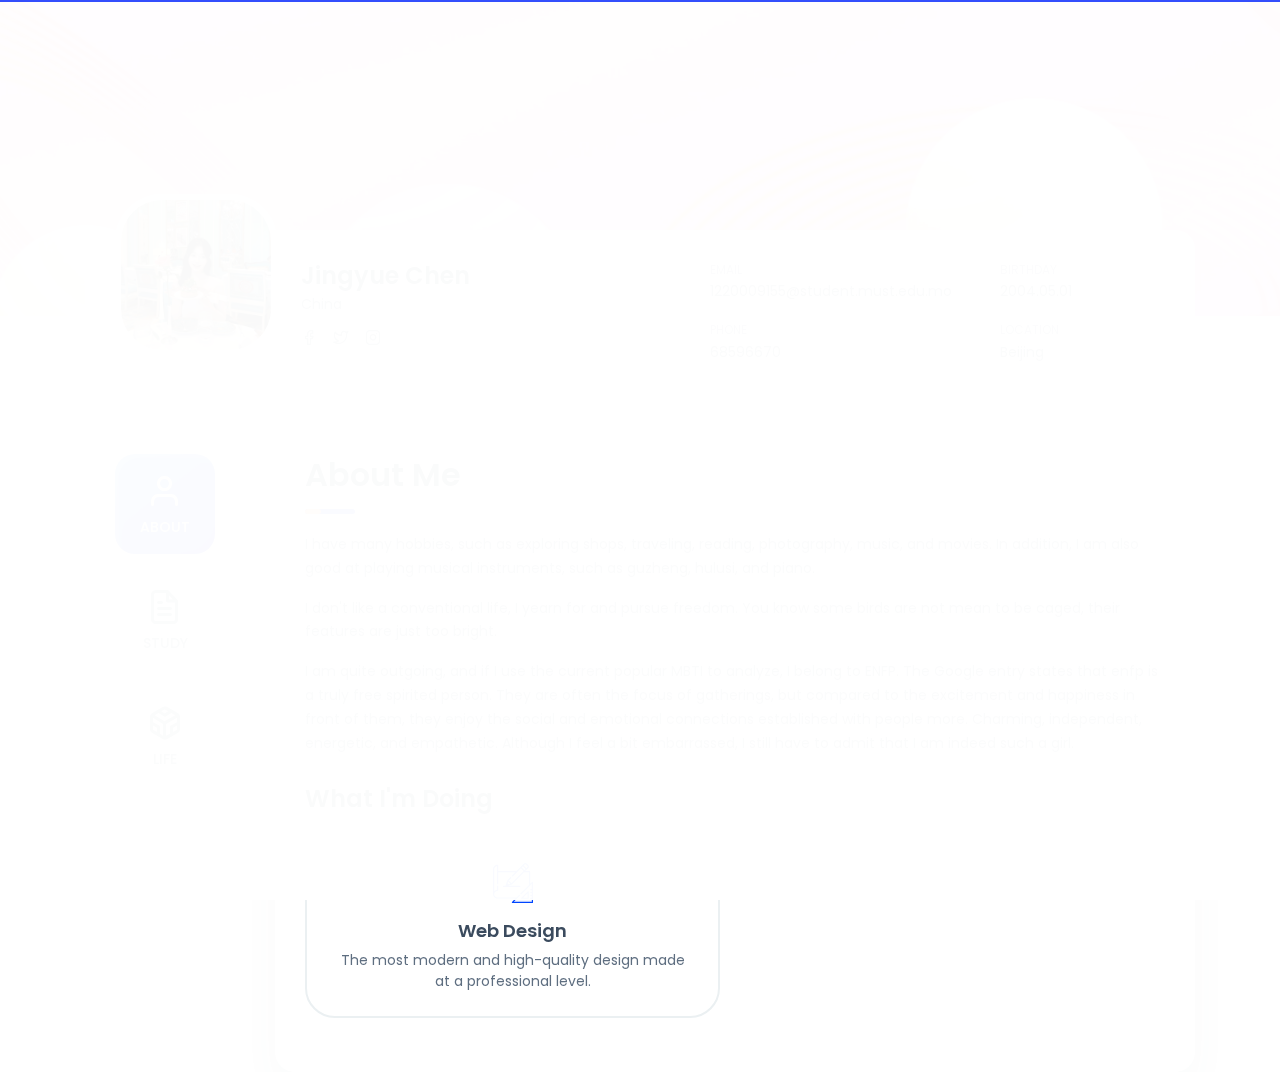
==== about.html @ 5c9cd275 "zxx" ====
﻿<!DOCTYPE html>
<html lang="en">

<head>
    <meta charset="utf-8" />
    <title>vCard - About</title>

	<!-- Meta Data -->
	<meta http-equiv="X-UA-Compatible" content="IE=edge">
	<meta name="viewport" content="width=device-width, initial-scale=1, shrink-to-fit=no">
	<meta name="format-detection" content="telephone=no"/>
    <meta name="format-detection" content="address=no"/>
    <meta name="author" content="ArtTemplate" />
    <meta name="description" content="vCard" />

    <!-- Twitter data -->
    <meta name="twitter:card" content="summary_large_image">
    <meta name="twitter:site" content="@ArtTemplates">
    <meta name="twitter:title" content="vCard">
    <meta name="twitter:description" content="vCard">
    <meta name="twitter:image" content="assets/images/social.jpg">

    <!-- Open Graph data -->
    <meta property="og:title" content="ArtTemplate" />
    <meta property="og:type" content="website" />
    <meta property="og:url" content="your url website" />
    <meta property="og:image" content="assets/images/social.jpg" />
    <meta property="og:description" content="vCard" />
    <meta property="og:site_name" content="vCard" />

	<!-- Favicons -->
	<link rel="apple-touch-icon" sizes="144x144" href="assets/images/favicons/apple-touch-icon-144x144.png">
	<link rel="apple-touch-icon" sizes="114x114" href="assets/images/favicons/apple-touch-icon-114x114.png">
	<link rel="apple-touch-icon" sizes="72x72" href="assets/images/favicons/apple-touch-icon-72x72.png">
	<link rel="apple-touch-icon" sizes="57x57" href="assets/images/favicons/apple-touch-icon-57x57.png">
	<link rel="shortcut icon" href="assets/images/favicons/favicon.png" type="image/png">

    <!-- Styles -->
	<link rel="stylesheet" type="text/css" href="assets/styles/style.css"/>
    
    <link rel="stylesheet" type="text/css" href="assets/demo/style-demo.css"/>
	
</head>
<body>
    <!-- Preloader -->
    <div class="preloader">
	    <div class="preloader__wrap">
		    <div class="circle-pulse">
                <div class="circle-pulse__1"></div>
                <div class="circle-pulse__2"></div>
            </div>
		    <div class="preloader__progress"><span></span></div>
		</div>
	</div>

    <main class="main">
	    <!-- Header Image -->
		<div class="header-image">
		    <div class="js-parallax" style="background-image: url(assets/img/pic/banner.jpg);"></div>
		</div>
		
	    <div class="container gutter-top">
		    <!-- Header -->
		    <header class="header box">
			    <div class="header__left">
				    <div class="header__photo">
					    <img class="header__photo-img" src="assets/img/pic/8.jpg" alt="Jingyue Chen">
					</div>
					<div class="header__base-info">
					    <h4 class="title titl--h4">Jingyue Chen</h4>
						<div class="status">China</div>
						<ul class="header__social">
						    <li><a href="https://www.facebook.com"><i class="font-icon icon-facebook1"></i></a></li>
						    <li><a href="https://www.twitter.com"><i class="font-icon icon-twitter1"></i></a></li>
							<li><a href="https://www.instagram.com"><i class="font-icon icon-instagram1"></i></a></li>
						</ul>
					</div>
				</div>
				<div class="header__right">
				    <ul class="header__contact">
					    <li><span class="overhead">Email</span>1220009155@student.must.edu.mo </li>
						<li><span class="overhead">Phone</span>68596670</li>
					</ul>
					<ul class="header__contact">
					    <li><span class="overhead">Birthday</span>2004.05.01</li>
						<li><span class="overhead">Location</span>Beijing </li>
					</ul>
				</div>
			</header>
			
		    <div class="row sticky-parent">
			    <!-- Sidebar nav -->
                <aside class="col-12 col-md-12 col-lg-2">
				    <div class="sidebar box sticky-column">
	                    <ul class="nav">
                            <li class="nav__item"><a class="active" href="index.html"><i class="icon-user"></i>About</a></li>
							<li class="nav__item"><a href="resume.html"><i class="icon-file-text"></i>Study</a></li>
                            <li class="nav__item"><a href="blog.html"><i class="icon-codesandbox"></i>Life</a></li>
                            
                            
                        </ul>
					</div>
		        </aside>
		        
				<!-- Content -->
		        <div class="col-12 col-md-12 col-lg-10">
				    <div class="box box-content">
					    <!-- About -->
						<div class="pb-0 pb-sm-2">
		                    <h1 class="title title--h1 first-title title__separate">About Me</h1>
						    <p>I have many hobbies, such as exploring shops, traveling, reading, photography, music, and movies. In addition, I am also good at playing musical instruments, such as guzheng, hulusi, and piano.</p>
                            <p>I don't like a conventional life, I yearn for and pursue freedom. You know some birds are not mean to be caged, their features are just too bright.</p>
<p>I am quite outgoing, and if I use the current popular MBTI to analyze, I belong to ENFP. The Google entry states that enfp is a truly free spirited person. They are often the focus of gatherings, but compared to the excitement and happiness in front of them, they enjoy the social and emotional connections established with people more. Charming, independent, energetic, and empathetic. Although I feel a bit embarrassed, I still have to admit that I am indeed such a girl.</p>
					    </div>
						
						<!-- What -->
						<div class="mt-1">
						    <h2 class="title title--h3">What I'm Doing</h2>
							<div class="row">
							    <!-- Case Item -->
							    <div class="col-12 col-lg-6">
							        <div class="case-item">
									    <img class="case-item__icon" src="assets/icons/icon-design.svg" alt="" />
										<div>
									        <h3 class="title title--h4">Web Design</h3>
										    <p class="case-item__caption">The most modern and high-quality design made at a professional level.</p>
										</div>	
									</div>
								</div>
								
				
							</div>	
						</div>
						
						<!-- Testimonials -->

						

					</div>
					
					<!-- Footer -->
					
		        </div>
			</div>
		</div>	
    </main>

    <!-- SVG masks -->
    <svg class="svg-defs">
        <clipPath id="avatar-box">
            <path d="M1.85379 38.4859C2.9221 18.6653 18.6653 2.92275 38.4858 1.85453 56.0986.905299 77.2792 0 94 0c16.721 0 37.901.905299 55.514 1.85453 19.821 1.06822 35.564 16.81077 36.632 36.63137C187.095 56.0922 188 77.267 188 94c0 16.733-.905 37.908-1.854 55.514-1.068 19.821-16.811 35.563-36.632 36.631C131.901 187.095 110.721 188 94 188c-16.7208 0-37.9014-.905-55.5142-1.855-19.8205-1.068-35.5637-16.81-36.63201-36.631C.904831 131.908 0 110.733 0 94c0-16.733.904831-37.9078 1.85379-55.5141z"/>
        </clipPath>
        <clipPath id="avatar-hexagon">
             <path d="M0 27.2891c0-4.6662 2.4889-8.976 6.52491-11.2986L31.308 1.72845c3.98-2.290382 8.8697-2.305446 12.8637-.03963l25.234 14.31558C73.4807 18.3162 76 22.6478 76 27.3426V56.684c0 4.6805-2.5041 9.0013-6.5597 11.3186L44.4317 82.2915c-3.9869 2.278-8.8765 2.278-12.8634 0L6.55974 68.0026C2.50414 65.6853 0 61.3645 0 56.684V27.2891z"/>
        </clipPath>		
    </svg>
	
    <div class="back-to-top"></div>
    
	 
	
	<!-- JavaScripts -->
	<script src="assets/js/jquery-3.4.1.min.js"></script>
	<script src="assets/js/plugins.min.js"></script>
    <script src="assets/js/common.js"></script>
	
	<script src="assets/demo/plugins-demo.js"></script>
</body>
</html>
---- assets/styles/style.css ----
/* ------------------------------------------------
 Author: ArtStyles (Art)
 更多模板：http://www.bootstrapmb.com/
 Template Name: vCard 3
 version: 1.0.0
------------------------------------------------ */
/* ------------------------------------------------

 - General Styles
 - Typography
 - Preloader
 - Form
 - Button
 - Preloader
 - Header
 - Sections
 - Navbar
 - Footer
 - Cases
 - Clients
 - Contact
 - Single post
 - Footer
 - Contact
 - Portfolio
 - News
 - Single news
 - Testimonials
 - Timeline
 - Other
 
------------------------------------------------ */
@import url(vendors/bootstrap.min.css);
@import url(vendors/swiper.min.css);
@import url(../icons/style.css);
@import url("https://fonts.googleapis.com/css2?family=Poppins:ital,wght@0,400;0,500;0,600;1,400;1,500;1,600&display=swap");
/* -----------------------------------------------------------------
    - General Styles
----------------------------------------------------------------- */
*,
::before,
::after {
  background-repeat: no-repeat;
  box-sizing: border-box;
}

html {
  font-size: 1rem;
  -webkit-overflow-scrolling: touch;
  -webkit-box-sizing: border-box;
  box-sizing: border-box;
  -ms-overflow-x: hidden;
}

body, html {
  -webkit-text-size-adjust: 100%;
}

body {
  background: linear-gradient(145.44deg, #F2F4FA 0%, #FAFBFC 100%);
  background-repeat: no-repeat;
  background-attachment: fixed;
  color: #5E6E80;
  font-family: "Poppins", sans-serif;
  font-weight: 400;
  font-size: 0.875rem;
  line-height: 1.7;
  min-height: 100vh;
  overflow-x: hidden;
  -ms-overflow-style: scrollbar;
  -webkit-font-smoothing: antialiased;
}
@media only screen and (max-width: 580px) {
  body {
    line-height: 1.6;
  }
}

html.is-scroll-disabled body {
  height: 100vh;
  overflow: hidden;
}

@media all and (-ms-high-contrast: none), (-ms-high-contrast: active) {
  html.is-scroll-disabled {
    overflow: hidden;
  }
}
.no-scroll {
  overflow: hidden;
  -ms-overflow-style: none;
}

.no-scroll-height {
  overflow-x: hidden;
}

.svg-defs {
  position: absolute;
  height: 0;
  width: 0;
}

.bg-triangles {
  background-image: url(../images/triangles-top.svg), url(../images/triangles-bottom.svg), linear-gradient(145.44deg, #F2F4FA 0%, #FAFBFC 100%);
  background-position: left top, right bottom;
  background-repeat: no-repeat;
  background-size: inherit;
}
@media only screen and (max-width: 580px) {
  .bg-triangles {
    background-size: contain;
  }
}

/* -----------------------------------------------------------------
    - Typography
----------------------------------------------------------------- */
h1, h2, h3, h4, h5, h6 {
  color: #3B4B5E;
  font-family: "Poppins", sans-serif;
  font-weight: 600;
  line-height: 1.3;
}

.title--h1 {
  font-size: 2rem;
  margin-bottom: 1.3rem;
}
@media only screen and (max-width: 580px) {
  .title--h1 {
    font-size: 1.75rem;
    margin-bottom: 1rem;
  }
}
.title--h2 {
  font-size: 1.625rem;
}
@media only screen and (max-width: 580px) {
  .title--h2 {
    font-size: 1.375rem;
  }
}
.title--h3 {
  font-size: 1.5rem;
  margin-bottom: 1rem;
}
@media only screen and (max-width: 580px) {
  .title--h3 {
    font-size: 1.125rem;
  }
}
.title--h4 {
  font-size: 1.125rem;
}
@media only screen and (max-width: 580px) {
  .title--h4 {
    font-size: 1rem;
  }
}
.title--h5 {
  font-size: 1rem;
}
@media only screen and (max-width: 580px) {
  .title--h5 {
    font-size: 0.875rem;
  }
}
.title--h6 {
  font-size: 0.875rem;
}
@media only screen and (max-width: 580px) {
  .title--h6 {
    font-size: 0.75rem;
  }
}
.title--tone {
  color: #304CFD;
}
.title-icon {
  margin-right: 0.5rem;
  margin-top: -0.25rem;
  height: 1.875rem;
  width: 1.875rem;
}
@media only screen and (max-width: 580px) {
  .title-icon {
    height: 1.5625rem;
    width: 1.875rem;
  }
}
.title__separate {
  margin-bottom: 2.3125rem;
  position: relative;
}
.title__separate::before, .title__separate::after {
  content: '';
  background-color: #304CFD;
  border-radius: 0.5rem;
  height: 5px;
  position: absolute;
  bottom: -18px;
  left: 0;
  width: 3.125rem;
  z-index: 1;
}
.title__separate::after {
  background-color: #FF965D;
  width: 1rem;
}
@media only screen and (max-width: 580px) {
  .title__separate {
    margin-bottom: 1.5625rem;
  }
  .title__separate::before, .title__separate::after {
    height: 0.1875rem;
    bottom: -0.625rem;
  }
  .title__separate::before {
    width: 3rem;
  }
  .title__separate::after {
    width: 1rem;
  }
}

.weight--400 {
  font-weight: 400;
}
.weight--500 {
  font-weight: 500;
}
.weight--600 {
  font-weight: 600;
}

.overhead {
  color: rgba(94, 110, 128, 0.8);
  font-size: 0.75rem;
  display: block;
  text-transform: uppercase;
}

.block-quote {
  font-size: 1.25rem;
  font-weight: 400;
  font-style: italic;
  margin: 1.8125rem 0;
  position: relative;
  line-height: 1.6;
}
@media only screen and (max-width: 991px) {
  .block-quote {
    padding-left: 3.75rem;
  }
}
@media only screen and (max-width: 580px) {
  .block-quote {
    font-size: 1.125rem;
    margin: 0.625rem 0 1.25rem;
    padding-left: 0;
    padding-top: 2.5rem;
  }
}
.block-quote::before {
  background-image: url(../icons/icon-quote.svg);
  background-repeat: no-repeat;
  background-position: center;
  background-size: contain;
  content: '';
  height: 2.125rem;
  margin: 0 auto;
  position: absolute;
  top: 0;
  left: -54px;
  width: 2.125rem;
}
@media only screen and (max-width: 991px) {
  .block-quote::before {
    left: 0;
  }
}
@media only screen and (max-width: 580px) {
  .block-quote::before {
    right: 0;
  }
}
.block-quote__author {
  font-size: 0.875rem;
  font-style: normal;
  display: block;
  margin-top: 0.625rem;
  padding-left: 3rem;
  position: relative;
}
@media only screen and (max-width: 580px) {
  .block-quote__author {
    font-size: 0.875rem;
    margin-top: 0;
    padding-left: 2rem;
  }
}
.block-quote__author::before {
  content: '';
  background-color: #5E6E80;
  height: 1px;
  margin-bottom: auto;
  margin-top: auto;
  position: absolute;
  top: 0;
  bottom: 0;
  left: 0;
  width: 2rem;
}
@media only screen and (max-width: 580px) {
  .block-quote__author::before {
    width: 1rem;
  }
}

a {
  color: #304CFD;
  cursor: pointer;
  text-decoration: none;
  -webkit-text-decoration-skip: objects;
  transition: color 0.3s cubic-bezier(0.72, 0.16, 0.345, 0.875);
}
a:hover {
  color: #304CFD;
  outline: none;
  text-decoration: underline;
}
a.decoration--none {
  text-decoration: none;
}

img {
  max-width: 100%;
  -webkit-user-select: none;
  -moz-user-select: none;
  -ms-user-select: none;
  user-select: none;
}

iframe {
  background-color: #5E6E80;
  border: 0;
  display: block;
  height: 100%;
  width: 100%;
}

.cover {
  border-radius: 0.375rem;
  object-fit: cover;
  object-position: center;
  font-family: 'object-fit: cover; object-position: center;';
  height: 100%;
  width: 100%;
}
@media only screen and (max-width: 580px) {
  .cover {
    border-radius: 0.25rem;
  }
}

::-moz-selection {
  background: transparent;
  color: #304CFD;
}

::selection {
  background: transparent;
  color: #304CFD;
}

/* -----------------------------------------------------------------
    - Form
----------------------------------------------------------------- */
.form-control, .textarea, select,
.custom-select {
  background-color: #F7F9FA;
  border: 2px solid #F7F9FA;
  border-radius: 1.25rem;
  box-shadow: none;
  color: #5E6E80;
  font-size: inherit;
  height: auto;
  padding: 0.875rem 1.375rem 0.8125rem;
  position: relative;
  width: 100%;
  -webkit-appearance: none;
  -moz-appearance: none;
  appearance: none;
}
@media only screen and (max-width: 580px) {
  .form-control, .textarea, select,
  .custom-select {
    padding: 0.8125rem 1.375rem 0.75rem;
  }
}

.form-control:focus, .textarea:focus, select:focus,
.custom-select:focus {
  background-color: #fff;
  border: 2px solid rgba(141, 153, 166, 0.2);
  color: #5E6E80;
  box-shadow: none;
  outline: none;
}

.form-control {
  line-height: inherit;
}
@media all and (-ms-high-contrast: none), (-ms-high-contrast: active) {
  .form-control {
    line-height: 0;
  }
}
.form-control__icon {
  padding-left: 3.375rem;
}
@media only screen and (max-width: 580px) {
  .form-control__icon {
    padding-left: 2.8125rem;
  }
}

.textarea {
  border-radius: 1.25rem;
  display: block;
  padding: 0.8125rem 1.1875rem;
  resize: none;
}

.form-group {
  margin-bottom: 2rem;
  position: relative;
}
@media only screen and (max-width: 580px) {
  .form-group {
    margin-bottom: 1.6875rem;
  }
}
.form-group .font-icon {
  color: #5E6E80;
  font-size: 1.125rem;
  margin: auto 0;
  position: absolute;
  top: 0;
  bottom: 0;
  left: 38px;
  height: 1rem;
  width: 1rem;
  z-index: 1;
}
@media only screen and (max-width: 580px) {
  .form-group .font-icon {
    font-size: 1rem;
    left: 2.125rem;
  }
}

.help-block {
  position: absolute;
  font-size: 0.75rem;
  line-height: 1.4;
  padding-top: 0.3125rem;
  padding-left: 0.375rem;
}
@media only screen and (max-width: 580px) {
  .help-block {
    font-size: 0.6875rem;
  }
}

.with-errors {
  color: #FF3D57;
}

.has-error input,
.has-error textarea,
.has-error input:focus,
.has-error textarea:focus {
  border-color: #FF3D57;
}

#validator-contact {
  font-size: 0.875rem;
  margin-top: 1rem;
}

.form-control::-webkit-input-placeholder {
  color: #8D99A6;
}

.form-control::-moz-placeholder {
  color: #8D99A6;
}

.form-control:-ms-input-placeholder {
  color: #8D99A6;
}

.form-control::-ms-input-placeholder {
  color: #8D99A6;
}

.form-control::placeholder {
  color: #8D99A6;
}

input:invalid,
textarea:invalid {
  outline: none !important;
}

.custom-control-input:focus ~ .custom-control-label::before {
  box-shadow: 0 0 0 0.2rem rgba(48, 76, 253, 0.25);
}
.custom-control-input:focus:not(:checked) ~ .custom-control-label::before {
  border-color: #304CFD;
}
.custom-control-input:not(:disabled):active ~ .custom-control-label::before {
  border-color: #fff;
  background-color: transparent;
}
.custom-control-input:checked ~ .custom-control-label::before {
  border-color: #304CFD;
  background-color: #304CFD;
}

.custom-control-label {
  line-height: 1.55;
  padding-left: 0.5rem;
}
.custom-control-label::before {
  background-color: transparent;
  border: 1px solid #5E6E80;
}

select,
.custom-select {
  background: url("data:image/svg+xml,%3csvg xmlns='http://www.w3.org/2000/svg' viewBox='0 0 4 5'%3e%3cpath fill='%23fff' d='M2 0L0 2h4zm0 5L0 3h4z'/%3e%3c/svg%3e") no-repeat right 0.1rem center/10px 16px;
}
select option,
.custom-select option {
  color: #5E6E80;
}

.dropdown-menu {
  border: 0;
  border-radius: 12px;
  box-shadow: 0 0.5rem 2.5rem rgba(94, 110, 128, 0.25);
  color: #5E6E80;
  font-size: 0.9375rem;
}
.dropdown-menu::before {
  content: '';
  border-left: 0.375rem solid transparent;
  border-right: 0.375rem solid transparent;
  border-bottom: 0.375rem solid #fff;
  height: 0;
  position: absolute;
  top: -6px;
  left: 18px;
  width: 0;
}
.dropdown.dropup .dropdown-menu::before {
  border-left: 0.375rem solid transparent;
  border-right: 0.375rem solid transparent;
  border-top: 0.375rem solid #fff;
  border-bottom: 0.375rem solid transparent;
  top: auto;
  bottom: -0.75rem;
}

.tooltip-inner {
  max-width: 12.5rem;
  padding: 0.25rem 0.625rem 0.25rem;
  background-color: #5E6E80;
  border-radius: 0.25rem;
  box-shadow: 0 1rem 2rem rgba(94, 110, 128, 0.25), 0 0.125rem 1rem rgba(94, 110, 128, 0.5);
}
.tooltip.show {
  opacity: 1;
}

.bs-tooltip-top .arrow::before,
.bs-tooltip-auto[x-placement^="top"] .arrow::before {
  border-width: 0.3125rem 0.3125rem 0;
  border-top-color: #5E6E80;
}

.bs-tooltip-right .arrow::before,
.bs-tooltip-auto[x-placement^="right"] .arrow::before {
  border-width: 0.3125rem 0.3125rem 0.3125rem 0;
  border-right-color: #5E6E80;
}

.bs-tooltip-left .arrow::before,
.bs-tooltip-auto[x-placement^="left"] .arrow::before {
  border-width: 0.3125rem 0 0.3125rem 0.3125rem;
  border-left-color: #5E6E80;
}

.bs-tooltip-bottom .arrow::before,
.bs-tooltip-auto[x-placement^="bottom"] .arrow::before {
  border-width: 0 0.3125rem 0.3125rem;
  border-bottom-color: #5E6E80;
}

@media only screen and (min-width: 580px) {
  .pt-sm-6 {
    padding-top: 5rem;
  }
}

.btn {
  background-image: linear-gradient(142.17deg, #3086FF 6.66%, #304CFD 91.48%);
  box-shadow: inset -0.25rem -0.25rem 0.3125rem rgba(0, 0, 0, 0.1), inset 0.25rem 0.25rem 0.3125rem rgba(255, 255, 255, 0.23);
  border-radius: 20px;
  border: 0;
  color: #fff;
  cursor: pointer;
  font-size: 1rem;
  font-weight: 400;
  line-height: 1;
  height: 3.5rem;
  padding: 0 1.5rem;
  position: relative;
  transition: .4s ease-in-out;
  white-space: nowrap;
}
.btn:hover {
  color: #fff;
  box-shadow: none;
  opacity: .9;
}
.btn .font-icon {
  margin-right: 0.375rem;
}
.btn.disabled {
  pointer-events: none;
}
.btn.disabled:hover {
  opacity: .9;
}
.btn.disabled:hover {
  opacity: .9;
}

button:focus {
  outline: none;
}

/* -----------------------------------------------------------------
    - Preloader
----------------------------------------------------------------- */
.preloader {
  display: flex;
  align-items: center;
  justify-content: center;
  background-color: #fff;
  position: fixed;
  top: 0;
  left: 0;
  width: 100%;
  height: 100%;
  overflow: hidden;
  text-align: center;
  z-index: 1106;
  opacity: 1;
}
.preloader > * {
  min-width: 0;
}
.preloader__wrap {
  width: 100%;
  max-width: 9.375rem;
}
.preloader__progress {
  background: #fff;
  height: 0.125rem;
  position: absolute;
  top: 0;
  left: 0;
  overflow: hidden;
  width: 100%;
}
.preloader__progress span {
  background: #304CFD;
  position: absolute;
  top: 0;
  left: 0;
  height: 100%;
  width: 0;
}

.circle-pulse > * {
  position: absolute;
  top: 50%;
  left: 50%;
  border-radius: 50%;
  box-sizing: border-box;
  transform: scale(0);
  animation: pulse 1.6s linear infinite;
}

.circle-pulse__1 {
  width: 6rem;
  height: 6rem;
  margin-top: -3rem;
  margin-left: -3rem;
  background-color: #304CFD;
}

.circle-pulse__2 {
  width: 4.8rem;
  height: 4.8rem;
  margin-top: -2.4rem;
  margin-left: -2.4rem;
  background-color: rgba(48, 76, 253, 0.7);
  animation-delay: -0.8s;
}

@keyframes pulse {
  0% {
    transform: scale(0, 0);
    opacity: 1;
  }
  100% {
    transform: scale(1, 1);
    opacity: 0;
  }
}
/* -----------------------------------------------------------------
    - Header
----------------------------------------------------------------- */
.header-image {
  height: 19.75rem;
  position: absolute;
  top: 0;
  left: 0;
  width: 100%;
}

.header {
  display: flex;
  margin-bottom: 1.875rem;
}
.header > * {
  min-width: 0;
}
@media only screen and (max-width: 991px) {
  .header {
    flex-direction: column;
  }
}
@media only screen and (max-width: 580px) {
  .header {
    margin-bottom: 0.9375rem;
  }
}
.header__left {
  display: flex;
  align-items: start;
  flex: 0 0 50%;
  padding-right: 1.875rem;
  position: relative;
}
.header__left > * {
  min-width: 0;
}
.header__left::before {
  content: '';
  background-color: #EBF0F2;
  position: absolute;
  top: 0;
  right: 0;
  bottom: 0;
  height: 100%;
  width: 1px;
}
@media only screen and (max-width: 991px) {
  .header__left {
    align-items: center;
    flex-direction: column;
    padding-right: 0;
    padding-bottom: 1.25rem;
    text-align: center;
  }
  .header__left::before {
    position: absolute;
    top: auto;
    right: 0;
    bottom: 0;
    height: 1px;
    width: 100%;
  }
}
.header__right {
  display: flex;
  align-items: start;
  flex: 0 0 58%;
  padding-left: 1.875rem;
}
.header__right > * {
  min-width: 0;
}
@media only screen and (max-width: 991px) {
  .header__right {
    padding-left: 0;
    padding-top: 1.875rem;
  }
  .header__right ul:first-child {
    padding: 0;
  }
}
@media only screen and (max-width: 580px) {
  .header__right {
    flex-direction: column;
    padding-top: 1.5rem;
  }
}
.header__photo {
  background-color: #fff;
  border: 0.375rem solid #fff;
  border-radius: 2.9375rem;
  box-shadow: 0 0.5rem 1.5rem rgba(0, 0, 0, 0.05);
  margin-top: -4.125rem;
  height: 10.125rem;
  overflow: hidden;
  width: 10.125rem;
}
@media only screen and (max-width: 991px) {
  .header__photo {
    margin-top: -5rem;
    margin-bottom: 1.25rem;
  }
}
.header__photo-img {
  height: 100%;
  width: 100%;
}
.header__base-info {
  margin-left: 1.5rem;
}
@media only screen and (max-width: 991px) {
  .header__base-info {
    margin-left: 0;
  }
}
.header__base-info .title {
  margin-bottom: 0.125rem;
}
.header__social {
  display: flex;
  align-items: center;
  font-size: 1rem;
  list-style: none;
  margin-top: 0.5rem;
  margin-bottom: 0;
  padding: 0;
}
.header__social > * {
  min-width: 0;
}
.header__social li {
  margin-right: 1rem;
}
.header__social li:last-child {
  margin-right: 0;
}
.header__social a {
  color: #5E6E80;
  text-decoration: none;
}
.header__social a:hover {
  color: #304CFD;
}
@media only screen and (max-width: 991px) {
  .header__social {
    justify-content: center;
  }
}
.header__contact {
  list-style: none;
  margin-bottom: 0;
  width: 50%;
}
@media only screen and (max-width: 991px) {
  .header__contact:first-child {
    padding: 0;
    margin-bottom: 1rem;
  }
}
@media only screen and (max-width: 580px) {
  .header__contact {
    padding: 0;
    width: 100%;
  }
  .header__contact:first-child {
    margin-bottom: 0.75rem;
  }
}
.header__contact li {
  margin-bottom: 1rem;
  word-break: break-all;
}
@media only screen and (max-width: 580px) {
  .header__contact li {
    margin-bottom: 0.75rem;
  }
}
.header__contact li:last-child {
  margin-bottom: 0;
}

.status {
  font-size: 0.875rem;
  display: inline-flex;
  align-items: center;
}
.status > * {
  min-width: 0;
}

/* -----------------------------------------------------------------
    - Sections
----------------------------------------------------------------- */
.box {
  background-color: #fff;
  border-radius: 20px;
  box-shadow: 0px 20px 40px rgba(103, 118, 128, 0.03);
  padding: 1.875rem;
  position: relative;
  transition: box-shadow .3s ease-in-out;
}
@media only screen and (max-width: 580px) {
  .box {
    padding: 1rem;
  }
}
.box__border {
  border: 2px solid #EBF0F2;
  border-radius: 20px;
}
@media only screen and (max-width: 580px) {
  .box__border {
    border-radius: 13.3333333333px;
    padding: 1rem;
  }
}

@media only screen and (max-width: 991px) {
  .box-content {
    border-radius: 0 0 20px 20px;
  }
}
@media only screen and (max-width: 580px) {
  .box-content {
    border-radius: 13.3333333333px;
  }
}

.js-image {
  background-size: cover;
  background-position: center;
  height: 100%;
  width: 100%;
}

.overlay {
  position: relative;
}
.overlay::before, .overlay--45::before, .overlay--80::before {
  content: '';
  background-color: rgba(46, 47, 54, 0.8);
  position: absolute;
  top: 0;
  left: 0;
  height: 100%;
  width: 100%;
  z-index: 2;
}
.overlay--45::before {
  background-color: rgba(46, 47, 54, 0.45);
}
.overlay--80::before {
  background-color: rgba(46, 47, 54, 0.8);
}

.gutter-top {
  padding-top: 14.375rem;
}
@media only screen and (max-width: 580px) {
  .gutter-top {
    padding-top: 8.125rem;
  }
}
.gutter-top-100 {
  padding-top: 6.25rem;
}
@media only screen and (max-width: 580px) {
  .gutter-top-100 {
    padding-top: 8.125rem;
  }
}

.avatar {
  display: block;
  height: 100%;
  width: 100%;
}
.avatar--180 {
  max-height: 11.25rem;
  max-width: 11.25rem;
  height: 11.25rem;
  width: 11.25rem;
}
@media only screen and (max-width: 991px) {
  .avatar--180 {
    max-height: 12.5rem;
    max-width: 12.5rem;
    height: 12.5rem;
    width: 12.5rem;
  }
}
.avatar--80 {
  max-height: 5rem;
  max-width: 5rem;
}
@media only screen and (max-width: 580px) {
  .avatar--80 {
    max-height: 4.5454545455rem;
    max-width: 4.5454545455rem;
  }
}
.avatar--60 {
  max-height: 3.75rem;
  max-width: 3.75rem;
}
@media only screen and (max-width: 580px) {
  .avatar--60 {
    max-height: 2.8195488722rem;
    max-width: 2.8195488722rem;
  }
}
.avatar__box {
  -webkit-clip-path: url(#avatar-box);
  clip-path: url(#avatar-box);
}
.avatar__hexagon {
  -webkit-clip-path: url(#avatar-hexagon);
  clip-path: url(#avatar-hexagon);
}
.avatar image {
  height: 100%;
  width: 100%;
}

.social {
  line-height: 0;
  margin-top: 1.5rem;
  margin-bottom: 1.375rem;
}
.social__link {
  color: #3B4B5E;
  display: inline-block;
  font-size: 0.875rem;
  margin-left: 0.8125rem;
  text-decoration: none;
}
.social__link:hover {
  cursor: pointer;
  text-decoration: none;
}
.social__link:first-child {
  margin-left: 0;
}

/* -----------------------------------------------------------------
    - Navbar
----------------------------------------------------------------- */
.sidebar {
  transition: all .3s ease-in-out;
}
@media only screen and (max-width: 1200px) {
  .sidebar {
    padding: 1.5rem;
  }
}
@media only screen and (max-width: 991px) {
  .sidebar {
    border-bottom: 1px solid #EBF0F2;
    border-radius: 20px 20px 0 0;
    padding: 1.875rem;
  }
}
@media only screen and (max-width: 580px) {
  .sidebar {
    border-bottom: 0;
    border-radius: 0;
    box-shadow: 0px 20px 40px rgba(103, 118, 128, 0.2);
    padding: 0.5rem 0.9375rem;
    position: fixed;
    top: 0;
    left: 0;
    width: 100%;
    z-index: 10;
  }
}
.sidebar.is_stuck {
  margin-top: 1.875rem;
  z-index: 1;
}

@media only screen and (max-width: 991px) {
  .nav {
    justify-content: space-between;
  }
}
@media only screen and (max-width: 580px) {
  .nav {
    justify-content: center;
  }
}
.nav__item {
  display: block;
  height: 6.25rem;
  margin-bottom: 1rem;
  text-align: center;
  text-transform: uppercase;
  width: 100%;
}
.nav__item:last-child {
  margin-bottom: 0;
}
@media only screen and (max-width: 1200px) {
  .nav__item {
    height: 5.125rem;
  }
}
@media only screen and (max-width: 991px) {
  .nav__item {
    margin-bottom: 0;
    width: calc(20% - 1rem);
  }
}
@media only screen and (max-width: 768px) {
  .nav__item {
    width: calc(20% - .5rem);
  }
}
@media only screen and (max-width: 580px) {
  .nav__item {
    height: auto;
    width: calc(20% - 0rem);
  }
}
.nav__item a {
  background-color: #F7F9FA;
  border-radius: 1.25rem;
  color: #5E6E80;
  font-size: 0.875rem;
  font-weight: 500;
  display: flex;
  flex-direction: column;
  align-items: center;
  justify-content: center;
  height: 100%;
  position: relative;
  text-decoration: none;
  transition: all 0s;
}
.nav__item a > * {
  min-width: 0;
}
.nav__item a:hover {
  color: #304CFD;
}
@media only screen and (max-width: 1200px) {
  .nav__item a {
    border-radius: 1rem;
    font-size: 0.75rem;
  }
}
@media only screen and (max-width: 768px) {
  .nav__item a {
    font-size: 0.6875rem;
  }
}
@media only screen and (max-width: 580px) {
  .nav__item a {
    background-color: transparent;
  }
}
.nav__item a.active {
  background-image: linear-gradient(142.17deg, #3086FF 6.66%, #304CFD 91.48%);
  box-shadow: inset -0.25rem -0.25rem 0.3125rem rgba(0, 0, 0, 0.1), inset 0.25rem 0.25rem 0.3125rem rgba(255, 255, 255, 0.23);
  color: #fff;
}
.nav__item a.active:hover {
  color: #fff;
}
@media only screen and (max-width: 580px) {
  .nav__item a.active {
    background-image: none;
    box-shadow: none;
    color: #304CFD;
  }
  .nav__item a.active:hover {
    color: #304CFD;
  }
  .nav__item a.active::before {
    content: '';
    background-color: #304CFD;
    height: 0.125rem;
    position: absolute;
    bottom: -8px;
    left: 0;
    width: 100%;
  }
}
.nav__item [class^="icon-"] {
  display: block;
  font-size: 2.25rem;
  margin-top: 0.25rem;
  margin-bottom: 0.5rem;
}
@media only screen and (max-width: 1200px) {
  .nav__item [class^="icon-"] {
    font-size: 1.75rem;
    margin-bottom: 0.25rem;
  }
}
@media only screen and (max-width: 768px) {
  .nav__item [class^="icon-"] {
    font-size: 1.5rem;
  }
}
@media only screen and (max-width: 580px) {
  .nav__item [class^="icon-"] {
    font-size: 1.0625rem;
    margin-top: 0.375rem;
  }
}

/* -----------------------------------------------------------------
    - Footer
----------------------------------------------------------------- */
.footer {
  color: #8D99A6;
  font-size: 0.875rem;
  padding-top: 1rem;
  padding-bottom: 1rem;
  text-align: center;
}
@media only screen and (max-width: 580px) {
  .footer {
    padding-top: 0.5rem;
    padding-bottom: 0.5rem;
  }
}

/* -----------------------------------------------------------------
    - Cases
----------------------------------------------------------------- */
.case-item {
  border: 2px solid #EBF0F2;
  border-radius: calc(20px + 10px);
  display: flex;
  flex-direction: column;
  align-items: center;
  height: calc(100% - 24px);
  margin-bottom: 1.5rem;
  padding: 1.875rem 1.875rem 1.5rem;
  position: relative;
  text-align: center;
}
.case-item > * {
  min-width: 0;
}
@media only screen and (max-width: 991px) {
  .case-item {
    height: calc(100% - 20px);
  }
}
@media only screen and (max-width: 580px) {
  .case-item {
    border-radius: 13.3333333333px;
    height: calc(100% - 15px);
    margin-bottom: 0.9375rem;
    padding: 1rem;
    text-align: center;
  }
}
@media screen and (-ms-high-contrast: active), (-ms-high-contrast: none) {
  .case-item {
    display: block;
  }
}
.case-item__icon {
  height: 2.5rem;
  width: 2.5rem;
  margin-bottom: 1rem;
}
@media only screen and (max-width: 580px) {
  .case-item__icon {
    margin-bottom: 0.8125rem;
  }
}
.case-item div {
  flex: 1;
}
.case-item__caption {
  line-height: 1.5;
}
@media only screen and (max-width: 580px) {
  .case-item__caption {
    font-size: 0.8125rem;
    line-height: 1.4;
  }
}
.case-item__caption:last-child {
  margin-bottom: 0;
}

/* -----------------------------------------------------------------
    - Clients
----------------------------------------------------------------- */
.js-carousel-clients {
  padding-top: 0.5rem;
  padding-bottom: 1rem;
}
@media only screen and (max-width: 991px) {
  .js-carousel-clients {
    padding-bottom: 0;
  }
}
@media only screen and (max-width: 580px) {
  .js-carousel-clients .swiper-slide {
    text-align: center;
  }
}

/* -----------------------------------------------------------------
    - Contact
----------------------------------------------------------------- */
@media only screen and (max-width: 768px) {
  .contact-form .btn {
    width: 100%;
  }
}

.map {
  background-color: #F7F9FA;
  border-radius: 13.3333333333px;
  height: 23.75rem;
  margin-bottom: 2rem;
  position: relative;
  direction: ltr;
}
@media only screen and (max-width: 580px) {
  .map {
    height: 15.625rem;
    margin-bottom: 1.25rem;
  }
}

.popover-map-title {
  color: #3B4B5E;
  font-size: 1.125rem;
  margin-top: 0.1875rem;
  margin-bottom: 0.5rem;
}
.popover-map-caption {
  color: #5E6E80;
  font-weight: 400;
}

#marker {
  background-image: url("../images/icon-map-pic.svg");
  background-size: cover;
  width: 3.125rem;
  height: 3.125rem;
  cursor: pointer;
}

/* -----------------------------------------------------------------
    - Portfolio
----------------------------------------------------------------- */
.gutter-sizer {
  width: 1.875rem;
}

.gallery-grid {
  display: flex;
}
.gallery-grid > * {
  min-width: 0;
}
.gallery-grid__item {
  margin-bottom: 1.25rem;
  width: calc(33% - 18px);
}
@media only screen and (max-width: 991px) {
  .gallery-grid__item {
    width: calc(50% - 16px);
  }
}
@media only screen and (max-width: 768px) {
  .gallery-grid__item {
    width: 100%;
  }
  .gallery-grid__item:last-child {
    margin-bottom: 0;
  }
}
.gallery-grid__item:hover .gallery-grid__image {
  transform: scale3d(1.1, 1.1, 1);
}
.gallery-grid-two .gallery-grid__item {
  width: calc(50% - 16px);
}
@media only screen and (max-width: 768px) {
  .gallery-grid-two .gallery-grid__item {
    width: 100%;
  }
}
.gallery-grid__image-wrap {
  border-radius: 14px;
  height: 11.25rem;
  overflow: hidden;
  position: relative;
  width: 100%;
  z-index: 1;
}
@media only screen and (max-width: 991px) {
  .gallery-grid__image-wrap {
    height: 12.5rem;
  }
}
@media only screen and (max-width: 768px) {
  .gallery-grid__image-wrap {
    height: 18.125rem;
  }
}
.gallery-grid-two .gallery-grid__image-wrap {
  height: auto;
}
.gallery-grid__image {
  border-radius: 10px;
  transform: scale3d(1, 1, 1);
}
.gallery-grid__title {
  margin-top: 1rem;
  margin-bottom: 0;
}
@media only screen and (max-width: 580px) {
  .gallery-grid__title {
    font-size: 0.875rem;
  }
}
.gallery-grid__category {
  font-size: 0.875rem;
  display: block;
}

@media only screen and (min-width: 769px) {
  .filter {
    display: inline-flex;
    flex-wrap: wrap;
    font-size: 1rem;
    list-style: none;
    margin-bottom: 1.1875rem;
    padding: 0;
  }
  .filter > * {
    min-width: 0;
  }
  .filter__item {
    padding-right: 1rem;
    position: relative;
  }
  .filter__item::before {
    content: '';
    background-color: #5E6E80;
    border-radius: 0.1875rem;
    position: absolute;
    top: 0;
    right: 6px;
    bottom: 0;
    height: 0.25rem;
    margin: auto;
    width: 0.25rem;
  }
  .filter__item:first-child {
    display: none;
  }
  .filter__item:last-child {
    padding-right: 0;
  }
  .filter__item:last-child::before {
    display: none;
  }
  .filter__item a {
    color: rgba(94, 110, 128, 0.8);
  }
  .filter__item.active a {
    color: #3B4B5E;
  }
  .filter__link {
    padding: 0 0.25rem;
    text-decoration: none;
    display: block;
    overflow: hidden;
    position: relative;
  }
  .filter__link:hover {
    text-decoration: none;
  }
}
.select .placeholder {
  display: none;
}

@media only screen and (max-width: 768px) {
  .select {
    background-color: #F7F9FA;
    border-radius: 1.25rem;
    display: block;
    margin-bottom: 2rem;
    padding: 0.25rem 1.1875rem 0.1875rem 1.25rem;
    position: relative;
    vertical-align: middle;
    text-align: left;
    user-select: none;
    width: 100%;
    -webkit-touch-callout: none;
    z-index: 2;
  }
  .select .placeholder {
    cursor: pointer;
    display: block;
    padding: 0.5rem 0;
    position: relative;
    z-index: 1;
  }
  .select .placeholder:after {
    position: absolute;
    top: 50%;
    right: 2px;
    transform: translateY(-50%);
    font-family: 'icomoon';
    content: '\e940';
    z-index: 10;
  }
  .select.is-open .placeholder:after {
    content: '\e943';
  }
  .select.is-open ul {
    display: block;
  }
  .select ul {
    background-color: #fff;
    box-shadow: 0 0.625rem 3.75rem rgba(141, 153, 166, 0.25);
    border-radius: 20px;
    display: none;
    max-height: 37.5rem;
    overflow: hidden;
    overflow-y: auto;
    padding: 0.625rem 0;
    position: absolute;
    top: 100%;
    left: 0;
    width: 100%;
    z-index: 100;
  }
  .select ul li {
    display: block;
    text-align: left;
    padding: 0.3125rem 1.25rem 0.1875rem;
    color: #5E6E80;
    cursor: pointer;
  }
  .select ul li:hover {
    background-color: #304CFD;
  }
  .select ul li:hover a {
    color: #fff;
  }
  .select ul li:first-child {
    display: none;
  }
  .select ul li a {
    color: #5E6E80;
    text-decoration: none;
  }
}
@media only screen and (max-width: 580px) {
  .select {
    margin-bottom: 1rem;
  }
}
/* -----------------------------------------------------------------
    - News
----------------------------------------------------------------- */
.news-grid {
  display: flex;
  flex-wrap: wrap;
  margin-left: -0.9375rem;
  margin-right: -0.9375rem;
}
.news-grid > * {
  min-width: 0;
}
@media only screen and (max-width: 991px) {
  .news-grid {
    margin-left: 0;
    margin-right: 0;
  }
}

.news-item {
  background-color: #F7F9FA;
  margin-bottom: 1.875rem;
  margin-left: 0.9375rem;
  margin-right: 0.9375rem;
  padding: 0;
  width: calc(50% - 30px);
}
@media only screen and (max-width: 991px) {
  .news-item {
    margin-left: 0;
    margin-right: 0;
    width: 100%;
  }
  .news-item:last-child {
    margin-bottom: 0;
  }
}
@media only screen and (max-width: 580px) {
  .news-item {
    margin-bottom: 1.25rem;
  }
}
.news-item:hover .news-item__image-wrap::before, .news-item:hover .news-item__image-wrap::after {
  opacity: 1;
}
.news-item__image-wrap {
  overflow: hidden;
  border-radius: 20px 20px 0 0;
  height: 14rem;
  position: relative;
}
@media only screen and (max-width: 991px) {
  .news-item__image-wrap {
    height: 18rem;
  }
}
@media only screen and (max-width: 580px) {
  .news-item__image-wrap {
    height: 12rem;
  }
}
.news-item__image-wrap::before {
  opacity: 0;
  transition: opacity .5s ease-in-out;
}
.news-item__image-wrap::after {
  content: '';
  background-image: url(../icons/icon-news.svg);
  height: 2.5rem;
  margin: auto;
  opacity: 0;
  pointer-events: none;
  position: absolute;
  top: 0;
  right: 0;
  bottom: 0;
  left: 0;
  transition: opacity .5s ease-in-out;
  width: 2.5rem;
  z-index: 2;
}
.news-item__date {
  background-color: #FF965D;
  color: #fff;
  border-radius: 20px 0 20px 0;
  font-size: 1.375rem;
  font-weight: 600;
  line-height: 1.3;
  padding: 0.625rem 1.25rem;
  position: absolute;
  top: 0;
  text-align: center;
  z-index: 2;
}
.news-item__date span {
  font-size: 0.8125rem;
  font-weight: 400;
  display: block;
}
@media only screen and (max-width: 580px) {
  .news-item__date {
    font-size: 1.125rem;
    line-height: 1.2;
    padding: 0.5625rem 1rem;
  }
  .news-item__date span {
    font-size: 0.625rem;
  }
}
.news-item__link {
  position: absolute;
  height: 100%;
  width: 100%;
  z-index: 2;
}
.news-item__caption {
  padding: 1.5rem 1.5rem 0.5rem;
}
@media only screen and (max-width: 580px) {
  .news-item__caption {
    padding: 1.1875rem 1rem 0;
  }
}
.news-item p {
  line-height: 1.5;
}
@media only screen and (max-width: 580px) {
  .news-item p {
    font-size: 0.875rem;
  }
}

/* -----------------------------------------------------------------
    - Single post
----------------------------------------------------------------- */
.header-post {
  margin-top: 1rem;
  text-align: center;
}
.header-post__image-wrap {
  height: 28.125rem;
  margin-bottom: 2.125rem;
}
@media only screen and (max-width: 580px) {
  .header-post__image-wrap {
    height: 20rem;
    margin-bottom: 1.5rem;
  }
}

.caption-post {
  margin-left: auto;
  margin-right: auto;
  margin-bottom: 1.75rem;
  width: 86%;
}
@media only screen and (max-width: 991px) {
  .caption-post {
    width: 100%;
  }
}
@media only screen and (max-width: 580px) {
  .caption-post {
    margin-bottom: 1.1875rem;
  }
}

.gallery-post {
  display: flex;
  flex-wrap: wrap;
  margin-left: -1rem;
  margin-right: -1rem;
}
.gallery-post > * {
  min-width: 0;
}
@media only screen and (max-width: 580px) {
  .gallery-post {
    margin-left: 0;
    margin-right: 0;
  }
}
.gallery-post__item {
  flex: calc(50% - 2rem);
  margin-left: 1rem;
  margin-right: 1rem;
  width: calc(50% - 2rem);
}
@media only screen and (max-width: 768px) {
  .gallery-post__item {
    flex: calc(50% - 1.25rem);
    margin-left: 0.625rem;
    margin-right: 0.625rem;
    width: calc(50% - 1.25rem);
  }
}
@media only screen and (max-width: 580px) {
  .gallery-post__item {
    flex: 100%;
    margin-left: 0;
    margin-right: 0;
    margin-bottom: 1rem;
    width: 100%;
  }
}
.gallery-post__caption {
  font-size: .875rem;
  font-style: italic;
  padding: 1rem 1rem 2rem;
  text-align: center;
  width: 100%;
}
@media only screen and (max-width: 580px) {
  .gallery-post__caption {
    padding: 0 0 1rem;
  }
}

.footer-post {
  display: flex;
  align-items: center;
  justify-content: center;
  flex-wrap: wrap;
  margin-bottom: 2rem;
  margin-top: 2rem;
  padding-top: 2rem;
  position: relative;
}
.footer-post > * {
  min-width: 0;
}
@media only screen and (max-width: 580px) {
  .footer-post {
    margin-bottom: 1rem;
    margin-top: 1rem;
    padding-top: 1.5rem;
  }
}
.footer-post::before {
  content: '';
  background-color: #3B4B5E;
  height: 1px;
  margin: auto;
  position: absolute;
  top: 0;
  right: 0;
  left: 0;
  width: 15%;
}
.footer-post__share {
  display: flex;
  align-items: baseline;
  color: #3B4B5E;
  font-size: 0.875rem;
  margin: 0 1.125rem;
}
.footer-post__share > * {
  min-width: 0;
}
@media only screen and (max-width: 580px) {
  .footer-post__share {
    margin: 0 0.75rem;
  }
}
.footer-post__share:hover {
  text-decoration: none;
}
.footer-post__share .font-icon {
  margin-right: 0.6875rem;
}
@media only screen and (max-width: 580px) {
  .footer-post__share span {
    display: none;
  }
}

.comment-box {
  display: flex;
  flex-direction: column;
}
.comment-box > * {
  min-width: 0;
}
.comment-box .comment-box {
  margin-left: 3rem;
}
@media only screen and (max-width: 580px) {
  .comment-box .comment-box {
    margin-left: 1.25rem;
  }
}
.comment-box__inner {
  background-color: #F7F9FA;
  border-radius: 20px;
  display: flex;
  margin-bottom: 1.25rem;
  padding: 1.25rem 1.25rem 1rem 1.375rem;
}
.comment-box__inner > * {
  min-width: 0;
}
@media only screen and (max-width: 580px) {
  .comment-box__inner {
    display: block;
    padding: 1rem 1rem 0.625rem 1.125rem;
    margin-bottom: 1rem;
  }
}
.comment-box__body {
  flex: 1;
  font-size: 0.875rem;
  line-height: 1.6;
}
@media only screen and (max-width: 580px) {
  .comment-box__body {
    font-size: 0.875rem;
  }
}
.comment-box__body p {
  margin-bottom: 0.6875rem;
}
@media only screen and (max-width: 580px) {
  .comment-box__body p {
    margin-bottom: 0.8125rem;
  }
}
.comment-box__body .emoji {
  margin: 0 0.3125rem;
  vertical-align: bottom;
}
@media only screen and (max-width: 580px) {
  .comment-box__body .emoji {
    margin: 0 0.125rem;
    height: 1.125rem;
    width: 1.125rem;
  }
}
.comment-box__details {
  display: flex;
  justify-content: space-between;
  font-size: 1rem;
  color: #3B4B5E;
  margin-top: 0.5rem;
  margin-bottom: 0.5rem;
}
.comment-box__details > * {
  min-width: 0;
}
@media only screen and (max-width: 580px) {
  .comment-box__details {
    font-size: 0.9375rem;
    flex-direction: column;
  }
}
.comment-box__details a {
  text-decoration: none;
}
.comment-box__details-date {
  font-size: 0.75rem;
  font-weight: 400;
}
@media only screen and (max-width: 580px) {
  .comment-box__details-date {
    font-size: 0.75rem;
    margin-top: 0.3125rem;
  }
}
.comment-box .avatar {
  margin-right: 1rem;
  flex-shrink: 0;
}
.comment-box__footer {
  display: inline-flex;
  list-style: none;
  margin: 0;
  padding: 0;
}
.comment-box__footer li {
  display: flex;
  align-items: center;
  cursor: pointer;
  margin-right: 2rem;
}
.comment-box__footer li > * {
  min-width: 0;
}
@media only screen and (max-width: 580px) {
  .comment-box__footer li {
    margin-right: 1rem;
  }
}
.comment-box__footer li:hover {
  color: #304CFD;
}
.comment-box__footer li:last-child {
  margin-right: 0;
}
.comment-box__footer span {
  font-size: 0.75rem;
  padding-left: 0.375rem;
}
@media only screen and (max-width: 580px) {
  .comment-box__footer span {
    font-size: 0.75rem;
  }
}
.comment-box__footer .font-icon {
  font-size: 1rem;
  vertical-align: text-bottom;
}
@media only screen and (max-width: 580px) {
  .comment-box__footer .font-icon {
    font-size: 0.875rem;
  }
}
.comment-box__footer .icon-like-fill {
  color: #FF3D57;
}

.comment-form {
  margin-top: 1rem;
  position: relative;
}
.comment-form .textarea {
  padding: 1.125rem 4.5rem 1rem 2.875rem;
  max-height: 12.5rem;
  overflow: hidden !important;
}
@media only screen and (max-width: 580px) {
  .comment-form .textarea {
    padding: 0.75rem 3.25rem 0.625rem 2.5rem;
  }
}
@media screen and (-ms-high-contrast: active), (-ms-high-contrast: none) {
  .comment-form .textarea {
    line-height: 1.5;
  }
}
.comment-form .btn {
  border-radius: 0.875rem;
  display: flex;
  align-items: center;
  justify-content: center;
  height: 2.5rem;
  margin-right: 0.5rem;
  margin-bottom: auto;
  margin-top: auto;
  padding: 0;
  position: absolute;
  top: 0;
  right: 0;
  bottom: 0;
  width: 2.5rem;
}
.comment-form .btn > * {
  min-width: 0;
}
@media only screen and (max-width: 580px) {
  .comment-form .btn {
    height: 2.1551724138rem;
    width: 2.1551724138rem;
  }
}
.comment-form .btn .font-icon {
  margin: 0;
}
.comment-form .dropdown {
  height: 1.1875rem;
  line-height: 1.2;
  margin-top: auto;
  margin-bottom: auto;
  margin-left: 1rem;
  position: absolute;
  top: 0;
  bottom: 0;
}
.comment-form .dropdown-menu {
  margin-left: -1rem;
  min-width: 14.9375rem;
  max-width: 14.9375rem;
  top: -100% !important;
}
.comment-form .icon-smile {
  cursor: pointer;
  font-size: 1.1875rem;
}
.comment-form .icon-smile:hover {
  color: #304CFD;
}

.emoji-wrap {
  display: flex;
  justify-content: space-between;
  flex-wrap: wrap;
  padding: 0.375rem 0.8125rem 0.1875rem;
}
.emoji-wrap > * {
  min-width: 0;
}
.emoji-wrap .emoji {
  cursor: pointer;
  border-radius: 0.1875rem;
  margin: 0.125rem;
  padding: 0.1875rem;
}
.emoji-wrap .emoji:hover {
  box-shadow: 0 0 0 0.125rem rgba(141, 153, 166, 0.2);
}

.scroll-line {
  background: #304CFD;
  height: 0.1875rem;
  position: fixed;
  top: 0;
  width: 0;
  z-index: 3;
}

.nicescroll-cursors {
  background-color: #8D99A6 !important;
}

.social-auth {
  font-size: 0.875rem;
  list-style: none;
  padding: 0;
  margin-top: 1rem;
}
@media only screen and (max-width: 580px) {
  .social-auth {
    font-size: 0.875rem;
  }
}
.social-auth__item {
  display: inline-flex;
  margin-right: 0.375rem;
}
.social-auth__link {
  color: #fff;
}
.social-auth__link:hover {
  color: #fff;
  opacity: .7;
  text-decoration: none;
}
.social-auth .font-icon {
  background-color: #304CFD;
  border-radius: 50%;
  font-size: 0.75rem;
  padding: 0.375rem;
}
@media only screen and (max-width: 580px) {
  .social-auth .font-icon {
    font-size: 0.6875rem;
  }
}
.social-auth .icon-facebook {
  background-color: #3B5998;
}
.social-auth .icon-twitter {
  background-color: #55ACEE;
}
.social-auth .icon-dribbble {
  background-color: #F26798;
}
.social-auth .icon-behance {
  background-color: #4176FA;
}

/* -----------------------------------------------------------------
    - Testimonials
----------------------------------------------------------------- */
.swiper-container .swiper-wrapper {
  min-height: 100%;
}

.review-item {
  display: flex;
  background-color: #F7F9FA;
  background-image: url(../icons/icon-quote.svg);
  background-repeat: no-repeat;
  background-position: right 1.875rem top 1.875rem;
  border-radius: 20px;
  height: auto;
  padding: 1.875rem;
}
.review-item > * {
  min-width: 0;
}
@media only screen and (max-width: 580px) {
  .review-item {
    background-image: none;
    border-radius: 13.3333333333px;
    flex-direction: column;
    align-items: center;
    padding: 1rem;
    text-align: center;
  }
}
.review-item__textbox {
  margin-top: 0.625rem;
  margin-left: 1rem;
}
@media only screen and (max-width: 580px) {
  .review-item__textbox {
    margin-left: 0;
  }
}
.review-item__caption {
  line-height: 1.5;
}
.review-item__caption:last-child {
  margin-bottom: 0;
}
.review-item .title {
  font-size: 1.125rem;
  margin-bottom: 0.5rem;
}
@media only screen and (max-width: 580px) {
  .review-item .title {
    font-size: 1rem;
    margin-top: 0.25rem;
    margin-bottom: 0.5rem;
  }
}

.swiper-pagination {
  margin-top: 1.5rem;
  position: relative;
  line-height: 0;
}
@media only screen and (max-width: 580px) {
  .swiper-pagination {
    margin-top: 1rem;
  }
}

.swiper-pagination-bullet {
  background: #EBF0F2;
  border-radius: 1rem;
  opacity: 1;
  height: 0.625rem;
  width: 0.625rem;
  transition: width 0.3s cubic-bezier(0.455, 0.03, 0.515, 0.955);
}
@media only screen and (max-width: 580px) {
  .swiper-pagination-bullet {
    height: 0.375rem;
    width: 0.375rem;
  }
}
.swiper-pagination-bullet-active {
  background: #304CFD;
  width: 1.25rem;
}
@media only screen and (max-width: 580px) {
  .swiper-pagination-bullet-active {
    width: 0.75rem;
  }
}

.swiper-container-horizontal > .swiper-pagination-bullets .swiper-pagination-bullet {
  margin: 0 0.3125rem;
}

.swiper-container-horizontal > .swiper-pagination-bullets,
.swiper-pagination-custom, .swiper-pagination-fraction {
  bottom: 0;
}

/* -----------------------------------------------------------------
    - Timeline
----------------------------------------------------------------- */
.timeline {
  margin-top: 1.75rem;
  padding-left: 0.5rem;
}
@media only screen and (max-width: 580px) {
  .timeline {
    margin-top: 1.5rem;
  }
}
.timeline__item {
  border-left-width: 1px;
  border-left-style: solid;
  border-color: #EBF0F2;
  padding-bottom: 0.5625rem;
  padding-left: 1.375rem;
  position: relative;
}
.timeline__item::before {
  content: '';
  background-color: #304CFD;
  box-shadow: 0 0 0 0.1875rem rgba(48, 76, 253, 0.25);
  border-radius: 50%;
  position: absolute;
  top: 0;
  left: -5px;
  height: 0.625rem;
  width: 0.625rem;
}
.timeline__item:last-child {
  border: 0;
}
.timeline__title {
  margin-bottom: 0;
  position: relative;
  top: -0.3125rem;
}
.timeline__period {
  color: rgba(94, 110, 128, 0.8);
  font-size: 0.875rem;
}
.timeline__description {
  margin-top: 0.5rem;
}
@media only screen and (max-width: 580px) {
  .timeline__description {
    margin-top: 0.1875rem;
  }
}

/* Progress  */
.progress {
  background-color: #F7F9FA;
  border-radius: 1rem;
  height: 1.5rem;
  margin-bottom: 1.5rem;
  overflow: inherit;
  position: relative;
  text-align: right;
}
@media only screen and (max-width: 580px) {
  .progress {
    margin-bottom: 0.75rem;
    height: 1.375rem;
  }
}
.progress:last-child {
  margin-bottom: 0;
}
.progress-bar {
  background-image: linear-gradient(142.17deg, #3086FF 6.66%, #304CFD 91.48%);
  border-radius: 1rem;
  overflow: hidden;
  position: relative;
  width: 0%;
  z-index: 1;
}
.progress .progress-text {
  display: flex;
  align-items: center;
  justify-content: space-between;
  height: 100%;
  padding-left: 0.8125rem;
  padding-right: 0.8125rem;
  position: absolute;
  top: 0;
  left: 0;
  width: 100%;
  z-index: 1;
}
.progress .progress-text > * {
  min-width: 0;
}

@media screen and (-ms-high-contrast: active), (-ms-high-contrast: none) {
  .progress-text span:nth-child(2) {
    float: right;
  }
}
/* -----------------------------------------------------------------
    - Other
----------------------------------------------------------------- */
.back-to-top {
  border-top: 1px solid #3B4B5E;
  border-left: 1px solid #3B4B5E;
  cursor: pointer;
  opacity: .5;
  position: fixed;
  right: 40px;
  bottom: 30px;
  height: 1.125rem;
  width: 1.125rem;
  transform: rotate(45deg);
  transition: opacity .35s ease-out;
  z-index: 10;
}
.back-to-top:hover {
  opacity: 1;
}
@media only screen and (max-width: 580px) {
  .back-to-top {
    display: none !important;
  }
}

.js-lines {
  overflow: hidden;
}
.js-lines div {
  overflow: hidden;
}

.js-words div div {
  opacity: 0;
}

.medium-zoom-overlay {
  background: #fff !important;
  z-index: 1104;
}

.medium-zoom-image {
  cursor: pointer !important;
  z-index: 9;
}
.medium-zoom-image--opened {
  border-radius: 1px;
  height: 100%;
  z-index: 1104;
}

/* Jarallax */
.js-parallax {
  position: relative;
  background-size: cover;
  background-repeat: no-repeat;
  background-position: 50% 50%;
  height: 100%;
}

.js-parallax-img {
  position: relative;
  z-index: 0;
}
.js-parallax-img .jarallax-img {
  object-fit: cover;
  font-family: 'object-fit: cover;';
  position: absolute;
  top: 0;
  left: 0;
  width: 100%;
  height: 100%;
  z-index: -1;
}

/*# sourceMappingURL=style.css.map */
---- assets/demo/style-demo.css ----
/* ------------------------------------------------
 Author: ArtStyles (Art)
 
 Template Name: ARCDECO.
 version: 1.0.0
------------------------------------------------ */
a.underlineNone {
  text-decoration: none;
}

/* -----------------------------------------------------------------
    Styles Demo
----------------------------------------------------------------- */
@media only screen and (max-width: 992px) {
  .navbar-demo {
    justify-content: center;
  }
}

.header-half-demo {
  display: flex;
  align-items: center;
  justify-content: space-around;
  height: 100vh;
  position: relative;
  z-index: 1;
}
@media only screen and (max-width: 992px) {
  .header-half-demo {
    flex-direction: column;
    justify-content: center;
  }
}
@media only screen and (max-width: 992px) {
  .header-half-demo::before {
    content: '';
    background: #15232E;
    height: 50vh;
    position: absolute;
    bottom: 0;
    left: 0;
    width: 100%;
  }
}
@media only screen and (max-width: 580px) {
  .header-half-demo::before {
    visibility: hidden;
  }
}
.header-half-demo__left, .header-half-demo__right {
  display: flex;
  align-items: center;
  flex: 0 0 50%;
  text-align: center;
  transform: translate3d(0, 20px, 0);
  transition: all .5s ease-in-out;
}
.header-half-demo__left:hover, .header-half-demo__right:hover {
  transform: translate3d(0, 0px, 0);
}
.header-half-demo__left:hover .demo-image, .header-half-demo__right:hover .demo-image {
  box-shadow: 0 20px 80px rgba(21, 35, 46, 0.2);
}
@media only screen and (max-width: 992px) {
  .header-half-demo__left, .header-half-demo__right {
    transform: translate3d(0, 0, 0) !important;
  }
  .header-half-demo__left:hover, .header-half-demo__right:hover {
    transform: translate3d(0, 0, 0);
  }
}
.header-half-demo__left a.underlineNone {
  color: #15232E;
}
.header-half-demo__right .title__demo {
  color: #fff;
}
@media only screen and (max-width: 992px) {
  .header-half-demo__right:hover {
    transform: translate3d(0, 40px, 0);
  }
}
@media only screen and (max-width: 580px) {
  .header-half-demo__right {
    background: #15232E;
    padding-top: 1.3rem;
  }
}
.header-half-demo .demo-image {
  box-shadow: 0 20px 120px rgba(21, 35, 46, 0.08);
  margin: auto;
  height: auto;
  width: 70%;
  transition: all .5s ease-in-out;
}
@media only screen and (max-width: 1500px) {
  .header-half-demo .demo-image {
    width: 80%;
  }
}
@media only screen and (max-width: 992px) {
  .header-half-demo .demo-image {
    width: 60%;
  }
}
@media only screen and (max-width: 580px) {
  .header-half-demo .demo-image {
    width: 100%;
    padding-left: 15px;
    padding-right: 15px;
  }
}
.header-half-demo .title__demo {
  font-size: 1.1rem;
  margin-top: 1rem;
}

.elastic-border {
  height: 100%;
  position: absolute;
  top: 0;
  right: 0;
  width: 100%;
  z-index: 0;
}
@media only screen and (max-width: 992px) {
  .elastic-border {
    visibility: hidden;
  }
}

.btnSlideNav {
  position: absolute;
  display: flex;
  align-items: center;
  justify-content: center;
  user-select: none;
  cursor: pointer;
}
@media only screen and (max-width: 580px) {
  .btnSlideNav {
    display: none;
  }
}

.slideOpen {
  background: linear-gradient(to right, #0081ff 0%, #0045ff 100%);
  border-radius: 50%;
  box-shadow: 0 10px 15px rgba(0, 69, 255, 0.2);
  bottom: 2rem;
  left: 2rem;
  width: 48px;
  height: 48px;
  position: fixed;
  opacity: 1;
  transition: all .3s ease-in;
  z-index: 1010;
}
.slideOpen::before {
  background-image: url("../demo/iconSideMenu.svg");
  background-position: center;
  background-size: 36%;
  content: '';
  position: absolute;
  top: 0;
  left: 0;
  height: 100%;
  width: 100%;
}
.slideOpen:hover {
  opacity: 1;
}

.slideClose {
  background-image: url("../demo/iconClose.svg");
  top: 1.5rem;
  left: 400px;
  width: 30px;
  height: 30px;
  transform: translateX(70px);
  opacity: 0;
  position: fixed;
  z-index: 1012;
}

.slideNav {
  background-color: #fff;
  display: flex;
  flex-direction: column;
  justify-content: space-between;
  height: 100%;
  overflow-y: auto;
  overflow-x: hidden;
  padding: 2rem 0 0;
  position: fixed;
  top: 0;
  left: 0;
  transform: translateX(-380px);
  width: 380px;
  z-index: 1012;
}
@media only screen and (max-width: 580px) {
  .slideNav {
    display: none;
  }
}
.slideNav__item {
  color: #15232E;
  position: relative;
  border-bottom: 1px solid rgba(197, 210, 224, 0.4);
  padding: .8rem 0;
  margin: 0 2.2rem;
  user-select: none;
  transition: background 0.2s ease-in;
}
.slideNav__item:first-child {
  border-bottom: 0;
}
.slideNav__item .title {
  color: #15232E;
  margin-bottom: .8rem;
}
.slideNav__item a {
  color: #15232E;
  text-decoration: none;
}
.slideNav__item a:hover {
  color: #0045FF;
}
.slideNav .btn {
  height: 48px;
  line-height: 3.1;
  width: 80%;
  margin-left: auto;
  margin-right: auto;
  margin-bottom: 2rem;
}
.slideNav .btn--dark {
  background-image: linear-gradient(142.17deg, #1D1E24 6.66%, #33363D 91.48%);
}

.overlay-slideNav {
  background-color: rgba(21, 35, 46, 0.8);
  height: 100%;
  width: 100%;
  opacity: 0;
  position: fixed;
  top: 0;
  left: 0;
  z-index: -1;
}

.rtl-mode {
  display: flex;
  justify-content: space-between;
}
.rtl-mode a {
  color: #0045FF;
  letter-spacing: .1rem;
}

.lable-new {
  background-color: #0045FF;
  border-radius: 20px;
  color: #fff;
  font-size: .7rem;
  padding: 3px 8px;
  margin-left: .5rem;
  text-transform: uppercase;
}

/*# sourceMappingURL=style-demo.css.map */
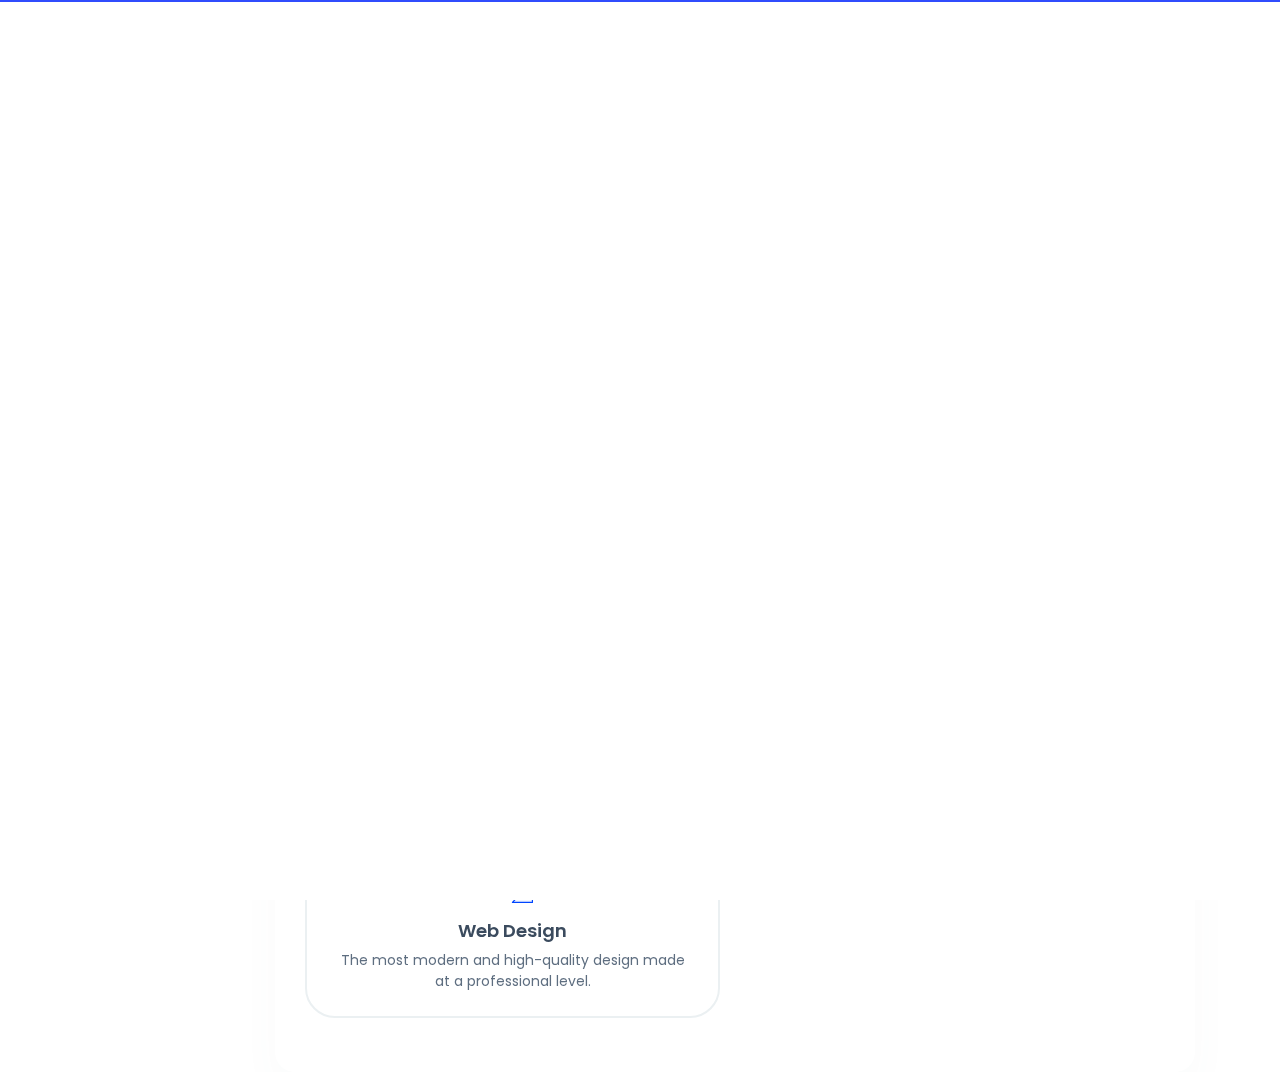
==== commit cbe20e12: "zxx" ====
--- a/about.html
+++ b/about.html
@@ -3,41 +3,30 @@
 
 <head>
     <meta charset="utf-8" />
-    <title>vCard - About</title>
-
+    <title>about</title>
 	<!-- Meta Data -->
 	<meta http-equiv="X-UA-Compatible" content="IE=edge">
 	<meta name="viewport" content="width=device-width, initial-scale=1, shrink-to-fit=no">
 	<meta name="format-detection" content="telephone=no"/>
     <meta name="format-detection" content="address=no"/>
     <meta name="author" content="ArtTemplate" />
-    <meta name="description" content="vCard" />
-
+    <meta name="description" content="" />
     <!-- Twitter data -->
     <meta name="twitter:card" content="summary_large_image">
     <meta name="twitter:site" content="@ArtTemplates">
-    <meta name="twitter:title" content="vCard">
-    <meta name="twitter:description" content="vCard">
+    <meta name="twitter:title" content="">
+    <meta name="twitter:description" content="">
     <meta name="twitter:image" content="assets/images/social.jpg">
-
     <!-- Open Graph data -->
     <meta property="og:title" content="ArtTemplate" />
     <meta property="og:type" content="website" />
     <meta property="og:url" content="your url website" />
     <meta property="og:image" content="assets/images/social.jpg" />
-    <meta property="og:description" content="vCard" />
-    <meta property="og:site_name" content="vCard" />
-
-	<!-- Favicons -->
-	<link rel="apple-touch-icon" sizes="144x144" href="assets/images/favicons/apple-touch-icon-144x144.png">
-	<link rel="apple-touch-icon" sizes="114x114" href="assets/images/favicons/apple-touch-icon-114x114.png">
-	<link rel="apple-touch-icon" sizes="72x72" href="assets/images/favicons/apple-touch-icon-72x72.png">
-	<link rel="apple-touch-icon" sizes="57x57" href="assets/images/favicons/apple-touch-icon-57x57.png">
-	<link rel="shortcut icon" href="assets/images/favicons/favicon.png" type="image/png">
+    <meta property="og:description" content="" />
+    <meta property="og:site_name" content="" />
 
     <!-- Styles -->
 	<link rel="stylesheet" type="text/css" href="assets/styles/style.css"/>
-    
     <link rel="stylesheet" type="text/css" href="assets/demo/style-demo.css"/>
 	
 </head>
--- a/assets/styles/style.css
+++ b/assets/styles/style.css
@@ -1,7 +1,7 @@
 /* ------------------------------------------------
  Author: ArtStyles (Art)
  更多模板：http://www.bootstrapmb.com/
- Template Name: vCard 3
+ Template Name:  3
  version: 1.0.0
 ------------------------------------------------ */
 /* ------------------------------------------------
